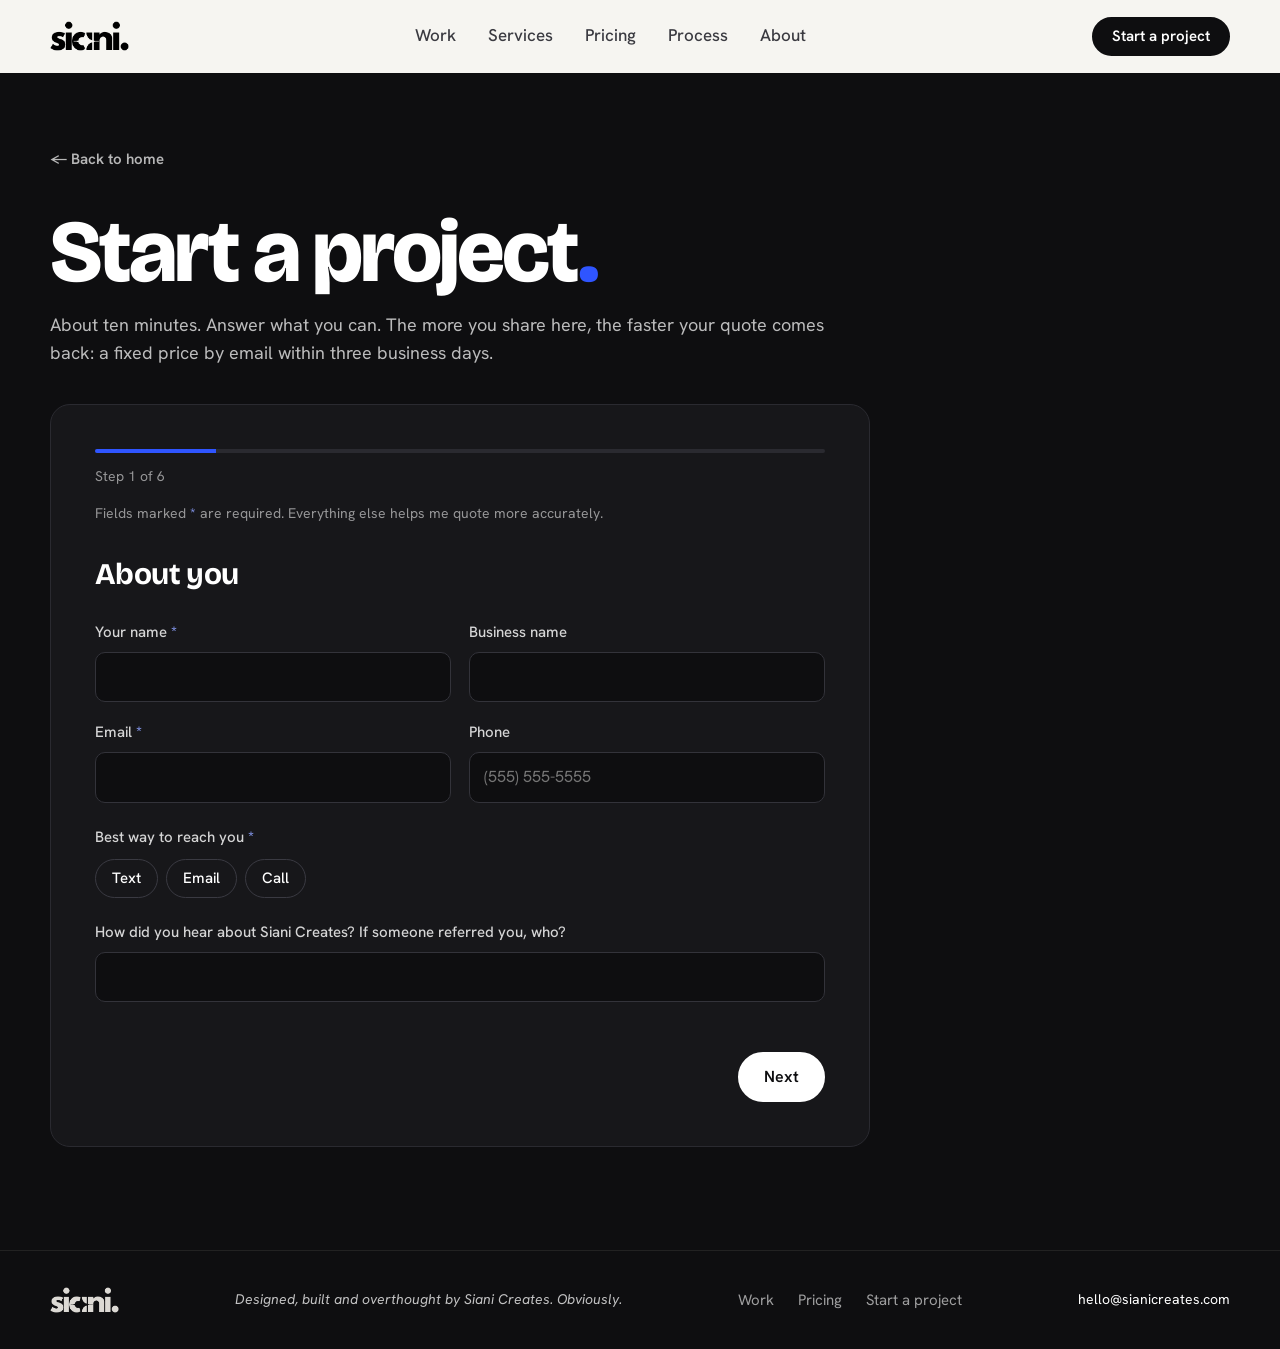
==== start/index.html @ d2e58e92 "Services row: keyboard and screen reader access Co-Authored-By: Claude Opus 5.5 <noreply@anthropic.c" ====
<!DOCTYPE html>
<html lang="en">
<head>
<meta charset="utf-8">
<meta name="viewport" content="width=device-width, initial-scale=1">
<title>Start a project | Siani Creates</title>
<meta name="description" content="Tell me about your business and what your site needs to do. A fixed-price quote comes back by email within three business days.">
<meta property="og:type" content="website">
<meta property="og:site_name" content="Siani Creates">
<meta property="og:title" content="Start a project | Siani Creates">
<meta property="og:description" content="Tell me about your business and what your site needs to do. A fixed-price quote comes back by email within three business days.">
<meta property="og:url" content="https://sianicreates.com/start/">
<meta property="og:image" content="https://sianicreates.com/assets/img/og.png">
<meta property="og:image:width" content="1200">
<meta property="og:image:height" content="630">
<meta property="og:image:alt" content="The Siani Creates S. mark">
<meta name="twitter:card" content="summary_large_image">
<meta name="twitter:image" content="https://sianicreates.com/assets/img/og.png">
<link rel="icon" href="../favicon.ico" sizes="any">
<link rel="icon" type="image/png" sizes="32x32" href="../assets/img/favicon-32.png">
<link rel="apple-touch-icon" href="../assets/img/apple-touch-icon.png">
<link rel="preconnect" href="https://fonts.googleapis.com">
<link rel="preconnect" href="https://fonts.gstatic.com" crossorigin>
<link href="https://fonts.googleapis.com/css2?family=Bricolage+Grotesque:opsz,wght@12..96,500;12..96,700;12..96,800&family=Hanken+Grotesk:wght@400;500;600&display=swap" rel="stylesheet">
<link rel="stylesheet" href="../styles.css?v=38522f6c">
</head>
<body>
<a class="skip" href="#main">Skip to content</a>

<header class="nav" id="top">
  <div class="wrap nav__in">
    <a class="nav__logo" href="../" aria-label="Siani Creates home"><img src="../assets/img/siani-creates.png" alt="Siani Creates" width="96" height="36"></a>
    <nav class="nav__links" aria-label="Main">
      <a href="../#work">Work</a>
      <a href="../#services">Services</a>
      <a href="../#pricing">Pricing</a>
      <a href="../#process">Process</a>
      <a href="../#about">About</a>
    </nav>
    <a class="btn btn--sm" href="../start/">Start a project</a>
  </div>
</header>

<main id="main">
<section class="start start--page" aria-labelledby="start-h">
  <div class="wrap">
    <a class="cs-back cs-back--light" href="../">← Back to home</a>
    <div class="start__head">
      <h1 id="start-h">Start a project<i class="dot">.</i></h1>
      <p>About ten minutes. Answer what you can. The more you share here, the faster your quote comes back: a fixed price by email within three business days.</p>
    </div>
    <form class="intake" id="intake" novalidate>
      <div class="progress" aria-hidden="true"><span id="bar"></span></div>
      <p class="stepcount" id="stepcount" aria-live="polite">Step 1 of 6</p>
      <p class="formnote">Fields marked <em>*</em> are required. Everything else helps me quote more accurately.</p>
      <input type="text" name="company_site" class="hp" tabindex="-1" autocomplete="off" aria-hidden="true">

      <fieldset class="step is-on" data-step="1">
        <legend>About you</legend>
        <div class="grid2">
          <label class="f"><span>Your name <em>*</em></span><input name="name" required minlength="2" maxlength="120" autocomplete="name"></label>
          <label class="f"><span>Business name</span><input name="business" maxlength="160" autocomplete="organization"></label>
          <label class="f"><span>Email <em>*</em></span><input name="email" type="email" required maxlength="160" autocomplete="email"></label>
          <label class="f"><span>Phone <em class="if-phone" hidden>*</em></span><input name="phone" type="tel" maxlength="40" autocomplete="tel" placeholder="(555) 555-5555"></label>
        </div>
        <div class="q">
          <p class="ql">Best way to reach you <em>*</em></p>
          <div class="chips" data-name="contact_pref" data-type="radio" data-required>
            <button type="button">Text</button><button type="button">Email</button><button type="button">Call</button>
          </div>
        </div>
        <label class="f"><span>How did you hear about Siani Creates? If someone referred you, who?</span><input name="referral" maxlength="300"></label>
      </fieldset>

      <fieldset class="step" data-step="2">
        <legend>Your business</legend>
        <label class="f"><span>What do you do, in a sentence or two? <em>*</em></span><textarea name="about" rows="3" required minlength="15" maxlength="2000"></textarea></label>
        <label class="f"><span>Who are your clients or customers?</span><input name="audience" maxlength="500"></label>
        <label class="f"><span>Where do you work? City, region, travel or online</span><input name="location" maxlength="300"></label>
        <label class="f"><span>Links: Instagram, current website, anything you want me to see</span><textarea name="links" rows="2" maxlength="1000" placeholder="One per line"></textarea></label>
      </fieldset>

      <fieldset class="step" data-step="3">
        <legend>Your current setup</legend>
        <div class="q">
          <p class="ql">Do you have a website now? <em>*</em></p>
          <div class="chips" data-name="current_platform" data-type="radio" data-required>
            <button type="button">No</button><button type="button">Wix</button><button type="button">Squarespace</button><button type="button">Shopify</button><button type="button">WordPress</button><button type="button">GoDaddy</button><button type="button" data-reveals="c-platform-other">Other</button>
          </div>
          <label class="f cond" id="c-platform-other" hidden><span>Which platform? <em>*</em></span><input name="current_platform_other" required maxlength="80"></label>
        </div>
        <div class="q">
          <p class="ql">Do you own a domain? <em>*</em></p>
          <div class="chips" data-name="domain" data-type="radio" data-required>
            <button type="button" data-reveals="c-domain-name c-domain-where">Yes, and I know where it's registered</button><button type="button" data-reveals="c-domain-name">Yes, not sure where</button><button type="button">No</button>
          </div>
          <div class="grid2">
            <label class="f cond" id="c-domain-name" hidden><span>What's the domain? <em>*</em></span><input name="domain_name" required maxlength="120" placeholder="yourbusiness.com"></label>
            <label class="f cond" id="c-domain-where" hidden><span>Where is it registered? <em>*</em></span><input name="domain_registrar" required maxlength="80" placeholder="GoDaddy, Squarespace, Namecheap…"></label>
          </div>
        </div>
        <div class="q">
          <p class="ql">Tools you use now for booking, payments or selling</p>
          <div class="chips" data-name="tools" data-type="multi">
            <button type="button">GlossGenius</button><button type="button">Calendly</button><button type="button">Square</button><button type="button">Stripe</button><button type="button">PayPal</button><button type="button">Cash App or Zelle</button><button type="button" data-reveals="c-tools-other">Other</button><button type="button" data-exclusive>None yet</button>
          </div>
          <label class="f cond" id="c-tools-other" hidden><span>Which other tools? <em>*</em></span><input name="tools_other" required maxlength="200"></label>
        </div>
      </fieldset>

      <fieldset class="step" data-step="4">
        <legend>What the site needs to do</legend>
        <div class="q">
          <p class="ql">Pick everything that applies <em>*</em></p>
          <div class="chips" data-name="needs" data-type="multi" data-required>
            <button type="button" data-reveals="c-portfolio">Show my work</button>
            <button type="button" data-reveals="c-booking">Take bookings</button>
            <button type="button">Take inquiries or quote requests</button>
            <button type="button" data-reveals="c-store">Sell products</button>
            <button type="button" data-reveals="c-booking">Sell services or packages with deposits</button>
            <button type="button">Show Instagram content</button>
            <button type="button">Collect testimonials</button>
            <button type="button">Build an email list</button>
            <button type="button">Promote events</button>
            <button type="button" data-reveals="c-needs-other">Something else</button>
          </div>
          <label class="f cond" id="c-needs-other" hidden><span>What else should it do? <em>*</em></span><input name="needs_other" required maxlength="300"></label>
        </div>
        <label class="f"><span>When someone lands on your site, what's the one thing you most want them to do? <em>*</em></span><input name="primary_action" required minlength="3" maxlength="500" placeholder="Book a session, buy a product, send an inquiry…"></label>

        <div class="reveal cond" id="c-booking" hidden>
          <p class="reveal__h">Bookings</p>
          <label class="f"><span>What gets booked? <em>*</em></span><input name="booking_what" required maxlength="500" placeholder="Lash sets, studio sessions, consultations…"></label>
          <div class="q"><p class="ql">Do you take deposits? <em>*</em></p><div class="chips" data-name="deposits" data-type="radio" data-required><button type="button">Yes</button><button type="button">No</button><button type="button">Not yet</button></div></div>
          <div class="q"><p class="ql">Do clients need text reminders?</p><div class="chips" data-name="text_reminders" data-type="radio"><button type="button">Yes</button><button type="button">No</button><button type="button">Not sure</button></div></div>
        </div>

        <div class="reveal cond" id="c-store" hidden>
          <p class="reveal__h">Shop</p>
          <div class="grid2">
            <label class="f"><span>About how many products? <em>*</em></span><input name="product_count" required inputmode="numeric" pattern="[0-9]{1,5}" maxlength="5" placeholder="25"></label>
            <label class="f"><span>Where do you sell now?</span><input name="sell_now" maxlength="300" placeholder="Instagram DMs, Etsy, in person…"></label>
          </div>
          <div class="q"><p class="ql">Any made to order?</p><div class="chips" data-name="made_to_order" data-type="radio"><button type="button">Yes</button><button type="button">No</button><button type="button">Some</button></div></div>
          <div class="q"><p class="ql">How do orders get to customers? <em>*</em></p><div class="chips" data-name="fulfillment" data-type="multi" data-required><button type="button">Shipping</button><button type="button">Local pickup</button><button type="button">Digital download</button></div></div>
        </div>

        <div class="reveal cond" id="c-portfolio" hidden>
          <p class="reveal__h">Portfolio</p>
          <label class="f"><span>About how many pieces or projects?</span><input name="portfolio_count" inputmode="numeric" pattern="[0-9]{1,4}" maxlength="4"></label>
          <div class="q"><p class="ql">What format?</p><div class="chips" data-name="portfolio_format" data-type="multi"><button type="button">Photos</button><button type="button">Video</button><button type="button">Audio</button><button type="button">Writing</button></div></div>
        </div>

        <div class="q">
          <p class="ql">Which pages do you picture?</p>
          <div class="chips" data-name="pages" data-type="multi">
            <button type="button">Home</button><button type="button">About</button><button type="button">Services</button><button type="button">Portfolio</button><button type="button">Book</button><button type="button">Shop</button><button type="button">Contact</button><button type="button">FAQ</button><button type="button">Testimonials</button><button type="button">Blog</button><button type="button" data-reveals="c-pages-other">Other</button><button type="button" data-exclusive>Not sure yet</button>
          </div>
          <label class="f cond" id="c-pages-other" hidden><span>Which other pages? <em>*</em></span><input name="pages_other" required maxlength="200"></label>
        </div>
      </fieldset>

      <fieldset class="step" data-step="5">
        <legend>What you have ready</legend>
        <div class="q"><p class="ql">Website copy <em>*</em></p><div class="chips" data-name="copy_ready" data-type="radio" data-required><button type="button">Ready</button><button type="button">Some of it</button><button type="button">I need it written</button></div></div>
        <div class="q"><p class="ql">Photos <em>*</em></p><div class="chips" data-name="photos_ready" data-type="radio" data-required><button type="button">Professional and ready</button><button type="button">Phone photos</button><button type="button">I need help</button></div></div>
        <div class="q"><p class="ql">Logo <em>*</em></p><div class="chips" data-name="logo" data-type="radio" data-required><button type="button">Yes, with files</button><button type="button">Yes, low quality</button><button type="button">No</button></div></div>
        <div class="q"><p class="ql">Brand colors and fonts</p><div class="chips" data-name="brand" data-type="radio"><button type="button">Set</button><button type="button">A loose idea</button><button type="button">None yet</button></div></div>
        <label class="f"><span>Link to a folder with your logo, photos and copy</span><input name="assets_link" type="url" maxlength="500" placeholder="Google Drive, Dropbox or iCloud link"></label>
        <label class="f"><span>2–3 websites you like, and what you like about each</span><textarea name="inspiration" rows="3" maxlength="2000"></textarea></label>
        <label class="f"><span>Three words for how your brand should feel</span><input name="three_words" maxlength="200" placeholder="Warm, bold, polished"></label>
        <label class="f"><span>Anything you don't want</span><input name="avoid" maxlength="1000"></label>
      </fieldset>

      <fieldset class="step" data-step="6">
        <legend>Timeline and budget</legend>
        <div class="q"><p class="ql">Which starting point fits best? <em>*</em></p><div class="chips chips--cards" data-name="tier" data-type="radio" data-required><button type="button" data-value="The Hello"><strong>The Hello</strong><small>A site that introduces you. Portfolios, personal brands, menus.</small><b>$400–$800</b></button><button type="button" data-value="The Front Desk"><strong>The Front Desk</strong><small>A site that brings work in. Bookings, inquiries, RSVPs.</small><b>$900–$1,800</b></button><button type="button" data-value="The System"><strong>The System</strong><small>A site that runs part of your business. Shops, deposits, text reminders.</small><b>$1,800–$3,500</b></button><button type="button" data-value="Not sure yet"><strong>Not sure yet</strong><small>I'll recommend the best fit from your answers.</small></button></div></div>
        <div class="q"><p class="ql">Budget range <em>*</em></p><div class="chips" data-name="budget" data-type="radio" data-required><button type="button">Under $800</button><button type="button">$800–$1,800</button><button type="button">$1,800–$3,500</button><button type="button">$3,500+</button><button type="button">Not sure, I'd like guidance</button><button type="button">Applying for On the House</button></div></div>
        <div class="q"><p class="ql">After launch, who updates the site?</p><div class="chips" data-name="updates" data-type="radio"><button type="button">Me. Teach me how.</button><button type="button">I'd like you to handle it</button><button type="button">Not sure</button></div></div>
        <div class="q"><p class="ql">How often does your content change?</p><div class="chips" data-name="change_rate" data-type="radio"><button type="button">Rarely</button><button type="button">Monthly</button><button type="button">Weekly</button></div></div>
        <div class="q">
          <p class="ql">When do you need the site live? <em>*</em></p>
          <div class="chips" data-name="launch_timing" data-type="radio" data-required>
            <button type="button" data-reveals="c-launch">By a specific date</button><button type="button">As soon as possible</button><button type="button">In the next 1–2 months</button><button type="button">No rush</button>
          </div>
          <div class="cond" id="c-launch" hidden>
            <div class="grid2">
              <label class="f"><span>Launch date <em>*</em></span><input name="launch_date" type="date" required></label>
              <div class="q"><p class="ql">Is that date firm? <em>*</em></p><div class="chips" data-name="date_firm" data-type="radio" data-required><button type="button">Firm</button><button type="button">Flexible</button></div></div>
            </div>
            <label class="f"><span>What's the date tied to? <em>*</em></span><input name="launch_reason" required minlength="3" maxlength="300" placeholder="Product launch, event, grand opening, season…"></label>
          </div>
        </div>
        <label class="f"><span>Does anyone else need to sign off?</span><input name="signoff" maxlength="300"></label>
        <label class="f"><span>Anything else you want me to know?</span><textarea name="notes" rows="3" maxlength="4000"></textarea></label>
      </fieldset>

      <p class="err" id="err" role="alert"></p>
      <div class="intake__nav">
        <button type="button" class="btn btn--ghost" id="back" hidden>Back</button>
        <button type="button" class="btn btn--light" id="next">Next</button>
        <button type="submit" class="btn btn--light" id="send" hidden>Send</button>
      </div>
    </form>

    <div class="done" id="done" hidden tabindex="-1">
      <h3>Thank you<i class="dot">.</i></h3>
      <p>Your answers came through. Your quote, or any questions I have, will come by email within three business days.</p>
    </div>
    <div class="done" id="preview" hidden tabindex="-1">
      <h3>Preview mode<i class="dot">.</i></h3>
      <p>The form works, but this preview isn't connected yet, so nothing was saved. Once the site is live, submissions are saved automatically.</p>
    </div>
  
  </div>
</section>
</main>

<footer class="foot">
  <div class="wrap foot__in">
    <img src="../assets/img/siani-creates.png" alt="Siani Creates" width="80" height="30">
    <p class="foot__credit">Designed, built and overthought by Siani Creates. Obviously.</p>
    <nav class="foot__links" aria-label="Footer"><a href="../#work">Work</a><a href="../#pricing">Pricing</a><a href="../start/">Start a project</a></nav>
    <p class="foot__small"><a href="mailto:hello@sianicreates.com">hello@sianicreates.com</a></p>
  </div>
</footer>

<script src="../script.js?v=38522f6c"></script>
</body>
</html>
---- styles.css ----
:root{
  --ink:#0E0E10;
  --ink-2:#3A3A40;
  --mute:#6B6B73;
  --paper:#F6F5F1;
  --card:#FFFFFF;
  --line:#E3E1DA;
  --blue:#2F55FF;
  --blue-ink:#1F3FD6;
  --display:"Bricolage Grotesque",system-ui,sans-serif;
  --body:"Hanken Grotesk",system-ui,sans-serif;
  --r:14px;
}
[hidden]{display:none!important}
*{box-sizing:border-box;margin:0;padding:0}
html{scroll-behavior:smooth;scroll-padding-top:84px}
@media (prefers-reduced-motion:reduce){html{scroll-behavior:auto}*{animation:none!important;transition:none!important}}
body{font-family:var(--body);font-size:17px;line-height:1.6;color:var(--ink);background:var(--paper);-webkit-font-smoothing:antialiased}
img{display:block;max-width:100%;height:auto}
a{color:inherit}
.wrap{width:min(1180px,100% - 48px);margin-inline:auto}
.skip{position:absolute;left:-999px;top:8px;background:var(--ink);color:#fff;padding:8px 14px;border-radius:8px;z-index:99}
.skip:focus{left:8px}
:focus-visible{outline:3px solid var(--blue);outline-offset:3px;border-radius:6px}
.dot{font-style:normal;color:var(--blue)}

/* buttons */
.btn{display:inline-flex;align-items:center;gap:8px;font:600 16px/1 var(--body);padding:15px 24px;border-radius:999px;border:2px solid var(--ink);background:var(--ink);color:#fff;text-decoration:none;cursor:pointer;transition:background .2s,border-color .2s,transform .2s}
.btn:hover{background:var(--blue);border-color:var(--blue);transform:translateY(-1px)}
.btn--sm{padding:10px 18px;font-size:15px}
.btn--light{background:#fff;color:var(--ink);border-color:#fff}
.btn--light:hover{background:var(--blue);border-color:var(--blue);color:#fff}
.btn--ghost{background:transparent;color:#fff;border-color:rgba(255,255,255,.35)}
.btn--ghost:hover{background:rgba(255,255,255,.08);border-color:#fff}
.link{font-weight:600;text-decoration:none;border-bottom:2px solid var(--blue);padding-bottom:2px;transition:color .2s}
.link:hover{color:var(--blue)}

/* nav */
.nav{position:sticky;top:0;z-index:20;background:rgba(246,245,241,.86);backdrop-filter:blur(12px);-webkit-backdrop-filter:blur(12px);border-bottom:1px solid transparent;transition:border-color .2s}
.nav.is-scrolled{border-bottom-color:var(--line)}
.nav__in{display:flex;align-items:center;justify-content:space-between;height:72px;gap:24px}
.nav__logo img{height:30px;width:auto;filter:brightness(0)}
.nav__links{display:flex;gap:32px}
.nav__links a{text-decoration:none;font-weight:500;color:var(--ink-2)}
.nav__links a:hover{color:var(--blue)}
@media (max-width:760px){.nav__links{display:none}}

/* hero */
.hero{padding:clamp(56px,10vw,120px) 0 clamp(64px,9vw,112px)}
.eyebrow{font-weight:600;font-size:14px;letter-spacing:.08em;text-transform:uppercase;color:var(--mute);margin-bottom:28px}
.hero__title{font-family:var(--display);font-weight:800;font-size:clamp(40px,7.2vw,104px);line-height:.95;letter-spacing:-.035em}
.hero__title .line{display:block;opacity:0;transform:translateY(24px);animation:rise .8s cubic-bezier(.2,.7,.2,1) forwards}
.hero__title .line:nth-child(2){animation-delay:.14s;color:var(--ink-2)}
.hero__title .line:nth-child(3){animation-delay:.28s}
@keyframes rise{to{opacity:1;transform:none}}
.hero__foot{display:flex;justify-content:space-between;align-items:flex-end;gap:40px;margin-top:clamp(36px,5vw,64px);flex-wrap:wrap}
.hero__lede{max-width:560px;font-size:19px;color:var(--ink-2)}
.hero__ctas{display:flex;align-items:center;gap:28px}

/* section heads */
.sec-head{display:flex;justify-content:space-between;align-items:baseline;gap:24px;flex-wrap:wrap;margin-bottom:44px;padding-bottom:20px;border-bottom:1px solid var(--line)}
.sec-head h2,.own h2,.about h2{font-family:var(--display);font-weight:800;font-size:clamp(36px,5vw,60px);line-height:1;letter-spacing:-.03em}
.sec-head p{color:var(--mute);max-width:420px}
.sec-head--light{border-bottom-color:rgba(255,255,255,.14)}
.sec-head--light p{color:rgba(255,255,255,.65)}

/* work */
.work{padding:clamp(64px,8vw,112px) 0}
.cards{display:grid;grid-template-columns:1fr 1fr;gap:28px}
.card{background:var(--card);border:1px solid var(--line);border-radius:var(--r);overflow:hidden;display:flex;flex-direction:column;transition:transform .3s,box-shadow .3s}
.card:hover{transform:translateY(-4px);box-shadow:0 18px 40px -18px rgba(14,14,16,.25)}
.card--wide{grid-column:1/-1;display:grid;grid-template-columns:1.35fr 1fr}
.card--flip .card__shot{order:2}
.card__shot{display:block;background:#E9E7E0;padding:18px 18px 0;text-decoration:none;overflow:hidden}
.card--wide .card__shot{padding:24px 24px 0}
.bar{display:flex;align-items:center;gap:6px;background:#fff;border-radius:10px 10px 0 0;padding:9px 12px;border:1px solid var(--line);border-bottom:0}
.bar i{width:9px;height:9px;border-radius:50%;background:#D9D6CD}
.bar b{font:500 12px/1 var(--body);color:var(--mute);margin-left:10px}
.card__shot img{width:100%;aspect-ratio:16/10;object-fit:cover;object-position:top;border:1px solid var(--line);border-top:0;transition:transform .6s cubic-bezier(.2,.7,.2,1)}
.card:hover .card__shot img{transform:scale(1.015)}
.card__body{padding:28px 30px 32px;display:flex;flex-direction:column;gap:12px}
.card--wide .card__body{padding:40px;justify-content:center}
.card__meta{font-size:14px;font-weight:600;color:var(--mute)}
.card h3{font-family:var(--display);font-weight:700;font-size:30px;line-height:1.05;letter-spacing:-.02em}
.card p:not(.card__meta){color:var(--ink-2)}
.card__lead{font-family:var(--display);font-weight:600;font-size:19px;line-height:1.3;color:var(--ink)!important;letter-spacing:-.01em}
.feats{list-style:none;display:flex;flex-direction:column;gap:7px;margin:4px 0 10px}
.feats li{position:relative;padding-left:22px;font-size:15.5px;color:var(--ink-2);line-height:1.45}
.feats li::before{content:"";position:absolute;left:2px;top:.5em;width:8px;height:8px;border-radius:50%;background:var(--blue)}
.tags{display:flex;flex-wrap:wrap;gap:8px;list-style:none;margin:4px 0 8px}
.tags li{font-size:13px;font-weight:600;padding:5px 11px;border-radius:999px;background:#EEF1FF;color:var(--blue-ink)}
.card .link{align-self:flex-start}
.soon{align-self:flex-start;font-size:14px;font-weight:600;color:var(--mute);display:inline-flex;align-items:center;gap:8px}
.soon::before{content:"";width:8px;height:8px;border-radius:50%;background:var(--blue);animation:pulse 1.8s infinite}
@keyframes pulse{50%{opacity:.3}}
@media (max-width:900px){.cards{grid-template-columns:1fr}.card--wide{grid-template-columns:1fr}.card--flip .card__shot{order:0}.card--wide .card__body{padding:28px 30px 32px}}

/* services */
.services{padding:clamp(64px,8vw,112px) 0;border-top:1px solid var(--line)}
.svc{display:grid;grid-template-columns:1.4fr 1fr 1fr 1fr;gap:0;border:1px solid var(--line);border-radius:var(--r);background:var(--card);overflow:hidden}
.svc__item{padding:32px 28px;border-left:1px solid var(--line)}
.svc__item:first-child{border-left:0}
.svc__item--lead{background:var(--ink);color:#fff}
.svc__item--lead p{color:rgba(255,255,255,.75)!important}
.svc__item--lead .num{color:var(--blue);opacity:1}
.num{font:700 14px/1 var(--display);color:var(--mute);letter-spacing:.04em}
.svc h3{font-family:var(--display);font-weight:700;font-size:24px;letter-spacing:-.015em;margin:18px 0 10px}
.svc p{color:var(--ink-2);font-size:16px}
.svc__note{margin-top:22px;color:var(--mute);font-size:16px}
@media (max-width:980px){.svc{grid-template-columns:1fr 1fr}.svc__item:nth-child(3){border-left:0}.svc__item:nth-child(n+3){border-top:1px solid var(--line)}}
@media (max-width:560px){.svc{grid-template-columns:1fr}.svc__item{border-left:0!important}.svc__item+.svc__item{border-top:1px solid var(--line)}}

/* pricing */
.pricing{padding:clamp(64px,8vw,112px) 0;border-top:1px solid var(--line)}
.price-head{text-align:center;max-width:640px;margin:0 auto 52px}
.price-head h2{font-family:var(--display);font-weight:800;font-size:clamp(36px,5vw,60px);line-height:1;letter-spacing:-.03em;margin:16px 0 14px}
.price-head__sub{font-size:18px;color:var(--ink-2)}
.pill{display:inline-block;font:700 12px/1 var(--display);letter-spacing:.1em;text-transform:uppercase;color:var(--blue-ink);background:#EEF1FF;border:1px solid #D5DCFF;padding:9px 14px;border-radius:999px}
.tiers{display:grid;grid-template-columns:repeat(3,1fr);gap:20px;align-items:stretch}
.tier{position:relative;background:var(--card);border:1px solid var(--line);border-radius:var(--r);padding:30px 28px 28px;display:flex;flex-direction:column}
.tier__top{padding-bottom:22px;margin-bottom:22px;border-bottom:1px solid var(--line)}
.tier h3{font-family:var(--display);font-weight:700;font-size:22px;letter-spacing:-.01em}
.tier__label{font-size:13px;font-weight:600;color:var(--mute);margin-top:12px}
.tier--feat .tier__label{color:rgba(255,255,255,.6)}
.tier__price{font-family:var(--display);font-weight:800;font-size:clamp(34px,3.3vw,44px);line-height:1;letter-spacing:-.03em;margin:6px 0 12px;white-space:nowrap}
.tier__price span{font:600 15px/1 var(--body);letter-spacing:0;color:var(--mute);vertical-align:middle;margin-right:2px}
.tier__best{font-size:15.5px;color:var(--ink-2);min-height:2.9em}
.tier__plus{font-size:14px;font-weight:700;color:var(--ink);margin-bottom:10px}
.tier .feats{flex:1;margin:0 0 26px}
.tier__cta{justify-content:center;width:100%}
.tier--feat{background:var(--ink);color:#fff;border-color:var(--ink);box-shadow:10px 10px 0 var(--blue)}
.tier--feat .tier__top{border-bottom-color:#2A2A30}
.tier--feat .tier__best,.tier--feat .tier__price span,.tier--feat .feats li{color:rgba(255,255,255,.75)}
.tier--feat .tier__plus{color:#fff}
.tier__flag{position:absolute;top:-13px;right:22px;background:var(--blue);color:#fff;font:700 12px/1 var(--display);letter-spacing:.08em;text-transform:uppercase;padding:8px 12px;border-radius:999px;transform:rotate(3deg)}
.addons{margin-top:28px;background:var(--card);border:1px solid var(--line);border-radius:var(--r);padding:22px 28px;display:flex;align-items:center;gap:28px;flex-wrap:wrap}
.addons__h{font:700 12px/1.3 var(--display);letter-spacing:.12em;text-transform:uppercase;color:var(--blue);flex:0 0 auto}
.addons__row{display:flex;flex:1;justify-content:space-between;gap:20px;flex-wrap:wrap}
.addons__row p{display:flex;flex-direction:column;gap:2px}
.addons__row span{font-weight:600;color:var(--ink)}
.addons__row b{font-weight:500;color:var(--ink-2);font-size:15px}
.runcost{margin-top:22px;text-align:center;font-weight:600;color:var(--ink)}
.fine{margin-top:8px;text-align:center;font-size:15px;color:var(--mute)}
.fine a{color:var(--ink);font-weight:600;text-decoration:none;border-bottom:2px solid var(--blue)}
.house{margin-top:56px;display:grid;grid-template-columns:1fr 2fr;gap:32px;align-items:center;border:2px dashed var(--blue);border-radius:var(--r);padding:32px 36px;background:#EEF1FF}
.house h3{font-family:var(--display);font-weight:800;font-size:clamp(30px,3.4vw,42px);letter-spacing:-.025em;line-height:1}
.house__tag{font:700 12px/1 var(--display);letter-spacing:.12em;text-transform:uppercase;color:var(--blue-ink);margin-bottom:10px}
.house p:not(.house__tag){color:var(--ink-2);font-size:17px}
@media (max-width:960px){.tiers{grid-template-columns:1fr;max-width:520px;margin:0 auto}.tier__best{min-height:0}.addons{flex-direction:column;align-items:flex-start;gap:14px}.addons__row{flex-direction:column;gap:12px}.house{grid-template-columns:1fr;gap:12px;padding:26px}}

/* ownership band */
.own{background:var(--blue);color:#fff;padding:clamp(64px,8vw,104px) 0}
.own .dot{color:var(--ink)}
.own__head{max-width:820px;margin-bottom:40px}
.own h2{font-family:var(--display);font-weight:800;font-size:clamp(36px,5vw,60px);line-height:1;letter-spacing:-.03em;margin-bottom:14px}
.own__head p{font-size:20px;color:rgba(255,255,255,.9)}
.own__cols{display:grid;grid-template-columns:1fr 1fr;gap:20px}
.own__cols div{border-top:2px solid rgba(255,255,255,.5);padding-top:18px}
.own h3{font-family:var(--display);font-weight:700;font-size:22px;margin-bottom:8px}
.own__cols p{color:rgba(255,255,255,.88);font-size:17px;max-width:520px}
.own__run{margin-top:36px;background:var(--ink);border-radius:var(--r);padding:30px 32px;display:grid;grid-template-columns:1fr 2fr;gap:28px;align-items:center;box-shadow:10px 10px 0 rgba(14,14,16,.25)}
.own__run h3{font-size:clamp(26px,2.8vw,34px);font-weight:800;letter-spacing:-.02em;margin:0}
.own__run .dot{color:var(--blue)}
.own__run p{color:rgba(255,255,255,.8);font-size:17px}
@media (max-width:860px){.own__cols,.own__run{grid-template-columns:1fr}.own__run{gap:12px}}

/* process */
.process{padding:clamp(64px,8vw,112px) 0}
.steps{list-style:none;display:grid;grid-template-columns:repeat(6,1fr);gap:20px;counter-reset:s}
.steps li{position:relative;padding-top:26px;border-top:2px solid var(--ink)}
.steps li:nth-child(4){border-top-color:var(--blue)}
.steps span{font:700 14px/1 var(--display);color:var(--mute)}
.steps h3{font-family:var(--display);font-weight:700;font-size:22px;margin:12px 0 8px;letter-spacing:-.01em}
.steps p{font-size:15.5px;color:var(--ink-2)}
@media (max-width:980px){.steps{grid-template-columns:repeat(3,1fr);row-gap:36px}}
@media (max-width:560px){.steps{grid-template-columns:1fr 1fr}}

/* about */
.about{padding:clamp(64px,8vw,112px) 0;border-top:1px solid var(--line)}
.about__in{display:grid;grid-template-columns:1.15fr 1fr;gap:clamp(40px,6vw,88px);align-items:start}
.about__copy{display:flex;flex-direction:column;gap:18px}
.about__copy h2{margin-bottom:6px}
.about__big{font-family:var(--display);font-weight:700;font-size:clamp(26px,3vw,38px);line-height:1.15;letter-spacing:-.02em}
.about__copy p:not(.about__big){color:var(--ink-2);font-size:18px;max-width:560px}
.spec{background:#fff;border:2px solid var(--ink);border-radius:6px;box-shadow:10px 10px 0 var(--blue);transform:rotate(1.2deg);transition:transform .4s cubic-bezier(.2,.7,.2,1)}
.spec:hover{transform:rotate(0)}
.spec__head{display:flex;justify-content:space-between;background:var(--ink);color:#fff;font:700 13px/1 var(--display);letter-spacing:.12em;text-transform:uppercase;padding:14px 20px}
.spec dl{padding:6px 20px}
.spec dl > div{display:grid;grid-template-columns:110px 1fr;gap:16px;padding:13px 0;border-bottom:1px dashed #CFCBC0}
.spec dl > div:last-child{border-bottom:0}
.spec dt{font:700 12px/1.6 var(--display);letter-spacing:.1em;text-transform:uppercase;color:var(--blue)}
.spec dd{font-size:16px;line-height:1.45}
.spec__foot{display:flex;align-items:center;justify-content:flex-end;gap:10px;border-top:2px solid var(--ink);padding:12px 20px;font-size:13px;color:var(--mute)}
.spec__foot img{height:20px;width:auto;filter:brightness(0)}
@media (max-width:860px){.about__in{grid-template-columns:1fr}.spec{transform:none}.spec dl > div{grid-template-columns:92px 1fr}}

/* intake */
.start{background:var(--ink);color:#fff;padding:clamp(64px,8vw,112px) 0}
.intake{max-width:820px;background:#17171A;border:1px solid #2A2A30;border-radius:20px;padding:clamp(24px,4vw,44px)}
.progress{height:4px;background:#2A2A30;border-radius:4px;overflow:hidden}
.progress span{display:block;height:100%;width:16.6%;background:var(--blue);transition:width .4s cubic-bezier(.2,.7,.2,1)}
.stepcount{font-size:14px;color:rgba(255,255,255,.55);margin:12px 0 28px}
.hp{position:absolute;left:-9999px}
.step{border:0;display:none;flex-direction:column;gap:22px}
.step.is-on{display:flex;animation:fadein .35s ease}
@keyframes fadein{from{opacity:0;transform:translateY(8px)}}
legend{font-family:var(--display);font-weight:700;font-size:30px;letter-spacing:-.02em;margin-bottom:22px;padding:0}
label{display:flex;flex-direction:column;gap:8px;font-size:15px;font-weight:500;color:rgba(255,255,255,.82)}
em{font-style:normal;color:#8EA2FF}
input,textarea{font:400 16px/1.4 var(--body);color:#fff;background:#0E0E10;border:1px solid #33333A;border-radius:10px;padding:13px 14px;transition:border-color .2s}
input:focus,textarea:focus{outline:none;border-color:var(--blue)}
input[type=date]{color-scheme:dark}
textarea{resize:vertical}
.grid2{display:grid;grid-template-columns:1fr 1fr;gap:18px}
@media (max-width:620px){.grid2{grid-template-columns:1fr}}
.q{display:flex;flex-direction:column;gap:10px}
.ql{font-size:15px;font-weight:500;color:rgba(255,255,255,.82)}
.chips{display:flex;flex-wrap:wrap;gap:8px}
.chips button{font:500 15px/1 var(--body);color:#fff;background:transparent;border:1px solid #3A3A42;border-radius:999px;padding:11px 16px;cursor:pointer;transition:background .15s,border-color .15s}
.chips button:hover{border-color:#6A6A74}
.chips button[aria-pressed=true]{background:var(--blue);border-color:var(--blue)}
.reveal{border-left:2px solid var(--blue);padding:4px 0 4px 20px;display:flex;flex-direction:column;gap:18px}
.reveal[hidden]{display:none}
.reveal__h{font-family:var(--display);font-weight:700;font-size:19px}
.err{color:#FF9B8A;font-size:15px;min-height:22px;margin-top:20px}
.intake__nav{display:flex;justify-content:flex-end;gap:12px;margin-top:8px}
.intake__nav [hidden]{display:none}
.done{max-width:820px;background:#17171A;border:1px solid #2A2A30;border-radius:20px;padding:44px}
.done h3{font-family:var(--display);font-weight:800;font-size:40px;letter-spacing:-.02em;margin-bottom:12px}
.done p{color:rgba(255,255,255,.75);font-size:18px;max-width:560px}

/* footer */
.foot{background:var(--ink);color:rgba(255,255,255,.6);border-top:1px solid #222;padding:36px 0}
.foot__in{display:flex;align-items:center;justify-content:space-between;gap:24px;flex-wrap:wrap}
.foot img{height:26px;width:auto;opacity:.9}
.foot__links{display:flex;gap:24px}
.foot__links a{text-decoration:none;font-size:15px}
.foot__links a:hover{color:#fff}
.foot__small{font-size:14px}
.foot__credit{font-size:14px;font-style:italic;color:rgba(255,255,255,.75)}
.foot__small a{text-decoration:none;color:#fff}
.foot__small a:hover{color:#8EA2FF}

/* intake validation */
.formnote{font-size:14px;color:rgba(255,255,255,.55);margin:-14px 0 26px}
.f > span{display:block}
.q .cond{margin-top:6px}
.q .grid2{margin-top:2px}
.q .grid2:has(> .cond:not([hidden])){margin-top:6px}
.f.is-bad input,.f.is-bad textarea{border-color:#FF9B8A}
.q.is-bad > .chips button{border-color:rgba(255,155,138,.55)}
.fielderr{color:#FF9B8A;font-size:14px;font-weight:500;margin-top:2px}
div.cond:not(.reveal){display:flex;flex-direction:column;gap:18px;margin-top:8px}

/* spec sheet tool drawers */
.toolbox{display:flex;flex-direction:column}
.toolbox__groups details{border-bottom:1px dotted #DDD9CE}
.toolbox__groups details:last-child{border-bottom:0}
.toolbox__groups summary{list-style:none;cursor:pointer;display:flex;align-items:center;gap:10px;padding:6px 0;font-size:15px}
.toolbox__groups summary::-webkit-details-marker{display:none}
.toolbox__groups summary span{flex:1}
.toolbox__groups summary b{font:700 11px/1 var(--display);color:var(--blue-ink);background:#EEF1FF;border-radius:999px;padding:4px 7px}
.toolbox__groups summary::after{content:"+";font:700 16px/1 var(--display);color:var(--blue);width:14px;text-align:center;transition:transform .2s}
.toolbox__groups details[open] summary::after{content:"–"}
.toolbox__groups summary:hover span{color:var(--blue)}
.toolbox ul{list-style:none;display:flex;flex-wrap:wrap;gap:6px;padding:2px 0 10px}
.toolbox li{font-size:13px;padding:4px 10px;border-radius:999px;border:1px solid var(--line);background:var(--paper)}

/* card links */
.card__links{display:flex;align-items:center;gap:22px;flex-wrap:wrap;margin-top:auto;padding-top:6px}
.link--quiet{border-bottom-color:var(--line);color:var(--ink-2);font-weight:500}
.link--light{color:#fff;border-bottom-color:var(--blue)}
.link--light:hover{color:#B9C6FF}

/* home start band */
.start-band{background:var(--ink);color:#fff;padding:clamp(56px,7vw,96px) 0}
.start-band__in{display:flex;align-items:center;justify-content:space-between;gap:32px;flex-wrap:wrap}
.start-band h2{font-family:var(--display);font-weight:800;font-size:clamp(36px,5vw,60px);line-height:1;letter-spacing:-.03em;margin-bottom:14px}
.start-band p{color:rgba(255,255,255,.72);font-size:18px;max-width:520px}

/* /start page */
.start--page{padding-top:clamp(40px,6vw,72px)}
.start__head{max-width:820px;margin:18px 0 36px}
.start__head h1{font-family:var(--display);font-weight:800;font-size:clamp(44px,7vw,88px);line-height:.95;letter-spacing:-.035em;margin-bottom:16px}
.start__head p{color:rgba(255,255,255,.72);font-size:18px}
.cs-back{display:inline-block;font-weight:600;font-size:15px;text-decoration:none;color:var(--ink-2);margin-bottom:22px}
.cs-back:hover{color:var(--blue)}
.cs-back--light{color:rgba(255,255,255,.7)}
.cs-back--light:hover{color:#fff}

/* case studies */
.frame{background:#E9E7E0;border-radius:var(--r);padding:22px 22px 0;overflow:hidden}
.frame img{width:100%;border:1px solid var(--line);border-top:0;aspect-ratio:16/10;object-fit:cover;object-position:top}
.cs-hero{padding:clamp(40px,6vw,72px) 0 clamp(48px,6vw,80px)}
.cs-hero h1{font-family:var(--display);font-weight:800;font-size:clamp(46px,8vw,104px);line-height:.95;letter-spacing:-.035em;margin:10px 0 18px}
.cs-lead{font-family:var(--display);font-weight:600;font-size:clamp(22px,2.6vw,30px);line-height:1.2;letter-spacing:-.015em;max-width:760px}
.cs-links{display:flex;align-items:center;gap:20px;flex-wrap:wrap;margin:28px 0 44px}
.cs-links .tags{margin:0}
.cs-shot{box-shadow:0 30px 60px -30px rgba(14,14,16,.35)}
.cs-ask{padding:clamp(56px,7vw,96px) 0;border-top:1px solid var(--line)}
.cs-ask__in{display:grid;grid-template-columns:1.6fr 1fr;gap:clamp(32px,6vw,88px);align-items:start}
.cs h2{font-family:var(--display);font-weight:800;font-size:clamp(30px,4vw,48px);line-height:1;letter-spacing:-.03em;margin-bottom:18px}
.cs-ask p{font-size:19px;color:var(--ink-2);max-width:640px}
.glance{background:#fff;border:2px solid var(--ink);border-radius:6px;padding:6px 22px;box-shadow:8px 8px 0 var(--blue)}
.glance div{display:grid;grid-template-columns:110px 1fr;gap:14px;padding:13px 0;border-bottom:1px dashed #CFCBC0}
.glance div:last-child{border-bottom:0}
.glance dt{font:700 12px/1.6 var(--display);letter-spacing:.1em;text-transform:uppercase;color:var(--blue)}
.glance dd{font-size:16px}
.cs-built{padding:clamp(56px,7vw,96px) 0;border-top:1px solid var(--line)}
.built{display:grid;grid-template-columns:repeat(3,1fr);gap:18px;margin-top:8px}
.built__item{background:#fff;border:1px solid var(--line);border-radius:var(--r);padding:24px 24px 26px}
.built__item h3{font-family:var(--display);font-weight:700;font-size:20px;margin-bottom:8px;display:flex;align-items:center;gap:10px}
.built__item h3::before{content:"";width:9px;height:9px;border-radius:50%;background:var(--blue);flex:0 0 auto}
.built__item p{color:var(--ink-2);font-size:16px}
.cs-extra{margin-top:40px}
.cs-phone{padding:clamp(56px,7vw,96px) 0;background:#EEF1FF}
.cs-phone__in{display:grid;grid-template-columns:minmax(220px,340px) 1fr;gap:clamp(36px,7vw,96px);align-items:center}
.phone{border:10px solid var(--ink);border-radius:38px;overflow:hidden;box-shadow:14px 14px 0 var(--blue);background:var(--ink)}
.phone img{width:100%;display:block;border-radius:28px}
.cs-phone p{font-size:19px;color:var(--ink-2);max-width:560px}
.cs-phone__h2{margin-top:48px}
.behind{list-style:none;counter-reset:b;display:flex;flex-direction:column;gap:18px;max-width:600px}
.behind li{counter-increment:b;position:relative;padding-left:52px}
.behind li::before{content:counter(b,decimal-leading-zero);position:absolute;left:0;top:2px;font:800 15px/1 var(--display);color:#fff;background:var(--ink);border-radius:999px;width:36px;height:36px;display:grid;place-items:center}
.behind h3{font-family:var(--display);font-weight:700;font-size:19px;margin-bottom:4px}
.behind p{font-size:16px !important}
.cs-cta{background:var(--ink);color:#fff;padding:clamp(56px,7vw,96px) 0}
.cs-cta__in{display:flex;justify-content:space-between;align-items:center;gap:32px;flex-wrap:wrap}
.cs-cta p{color:rgba(255,255,255,.72);font-size:18px;max-width:520px}
.cs-cta__btns{display:flex;align-items:center;gap:26px;flex-wrap:wrap}
@media (max-width:900px){.cs-ask__in,.cs-phone__in{grid-template-columns:1fr}.built{grid-template-columns:1fr}.phone{max-width:300px;margin:0 auto}}
@media (min-width:901px) and (max-width:1100px){.built{grid-template-columns:1fr 1fr}}
.own h2 span{display:block}

/* toolbox collapse */
.toolbox__all > summary{list-style:none;cursor:pointer;display:flex;flex-direction:column;align-items:flex-start;gap:4px;font-size:16px;padding:0}
.toolbox__all > summary::-webkit-details-marker{display:none}
.toolbox__all > summary em{font-style:normal;font-weight:600;font-size:14px;color:var(--blue-ink);align-self:flex-start;border-bottom:2px solid var(--blue)}
.toolbox__all > summary em::after{content:" +"}
.toolbox__all[open] > summary em::after{content:" –"}
.toolbox__all[open] > summary em{font-size:0;border:0}
.toolbox__all[open] > summary em::before{content:"Hide the toolbox";font-size:14px;border-bottom:2px solid var(--blue)}
.toolbox__groups{margin-top:10px;display:flex;flex-direction:column}

/* tier choice cards in the form */
.chips--cards{display:grid;grid-template-columns:repeat(2,1fr);gap:10px}
.chips--cards button{border-radius:12px;padding:14px 16px;text-align:left;display:flex;flex-direction:column;gap:4px;line-height:1.35}
.chips--cards strong{font:700 16px/1.2 var(--display)}
.chips--cards small{font-size:13.5px;color:rgba(255,255,255,.7)}
.chips--cards b{font-size:13px;font-weight:600;color:#8EA2FF;margin-top:2px}
.chips--cards button[aria-pressed=true] small,.chips--cards button[aria-pressed=true] b{color:#fff}
@media (max-width:560px){.chips--cards{grid-template-columns:1fr}}

/* pricing: site types */
.tier__line{font-weight:600;font-size:16px;color:var(--ink)}
.tier--feat .tier__line{color:#fff}
.tier__good{color:var(--ink-2);font-size:15.5px;flex:1}
.tier--feat .tier__good{color:rgba(255,255,255,.75)}
.tier__ex{font-size:14.5px;font-weight:600;text-decoration:none;color:var(--blue-ink);margin:14px 0 22px;align-self:flex-start;border-bottom:2px solid transparent}
.tier__ex:hover{border-bottom-color:var(--blue)}
.tier--feat .tier__ex{color:#B9C6FF}
.price-info{display:grid;grid-template-columns:1fr 1.3fr;gap:20px;margin-top:28px}
.baseline,.moves{background:var(--card);border:1px solid var(--line);border-radius:var(--r);padding:26px 28px}
.price-info h3{font-family:var(--display);font-weight:700;font-size:20px;margin-bottom:14px}
.moves__cols{display:grid;grid-template-columns:1.6fr 1fr;gap:24px}
.moves__h{font:700 12px/1 var(--display);letter-spacing:.12em;text-transform:uppercase;color:var(--blue);margin-bottom:10px}
.feats--muted li::before{background:var(--line)}
@media (max-width:900px){.price-info,.moves__cols{grid-template-columns:1fr}}

/* services: swipeable row on phones */
.swipe-dots{display:none}
@media (max-width:760px){
  .svc{display:flex;grid-template-columns:none;gap:12px;overflow-x:auto;scroll-snap-type:x mandatory;-webkit-overflow-scrolling:touch;scrollbar-width:none;border:0;background:none;border-radius:0;margin:0 -24px;padding:0 24px 6px;scroll-padding-left:24px}
  .svc::-webkit-scrollbar{display:none}
  .svc__item{flex:0 0 82%;scroll-snap-align:start;border:1px solid var(--line)!important;border-radius:var(--r);background:var(--card)}
  .svc__item--lead{background:var(--ink);border-color:var(--ink)!important}
  .swipe-dots{display:flex;justify-content:center;gap:8px;margin-top:16px}
  .swipe-dots button{width:8px;height:8px;border-radius:999px;border:0;padding:0;background:var(--line);transition:width .25s,background .25s;cursor:pointer}
  .swipe-dots button[aria-current="true"]{width:22px;background:var(--blue)}
}

@media (max-width:760px){.svc:focus-visible{outline:3px solid var(--blue);outline-offset:4px}}
@media (prefers-reduced-motion:reduce){.svc{scroll-behavior:auto}}
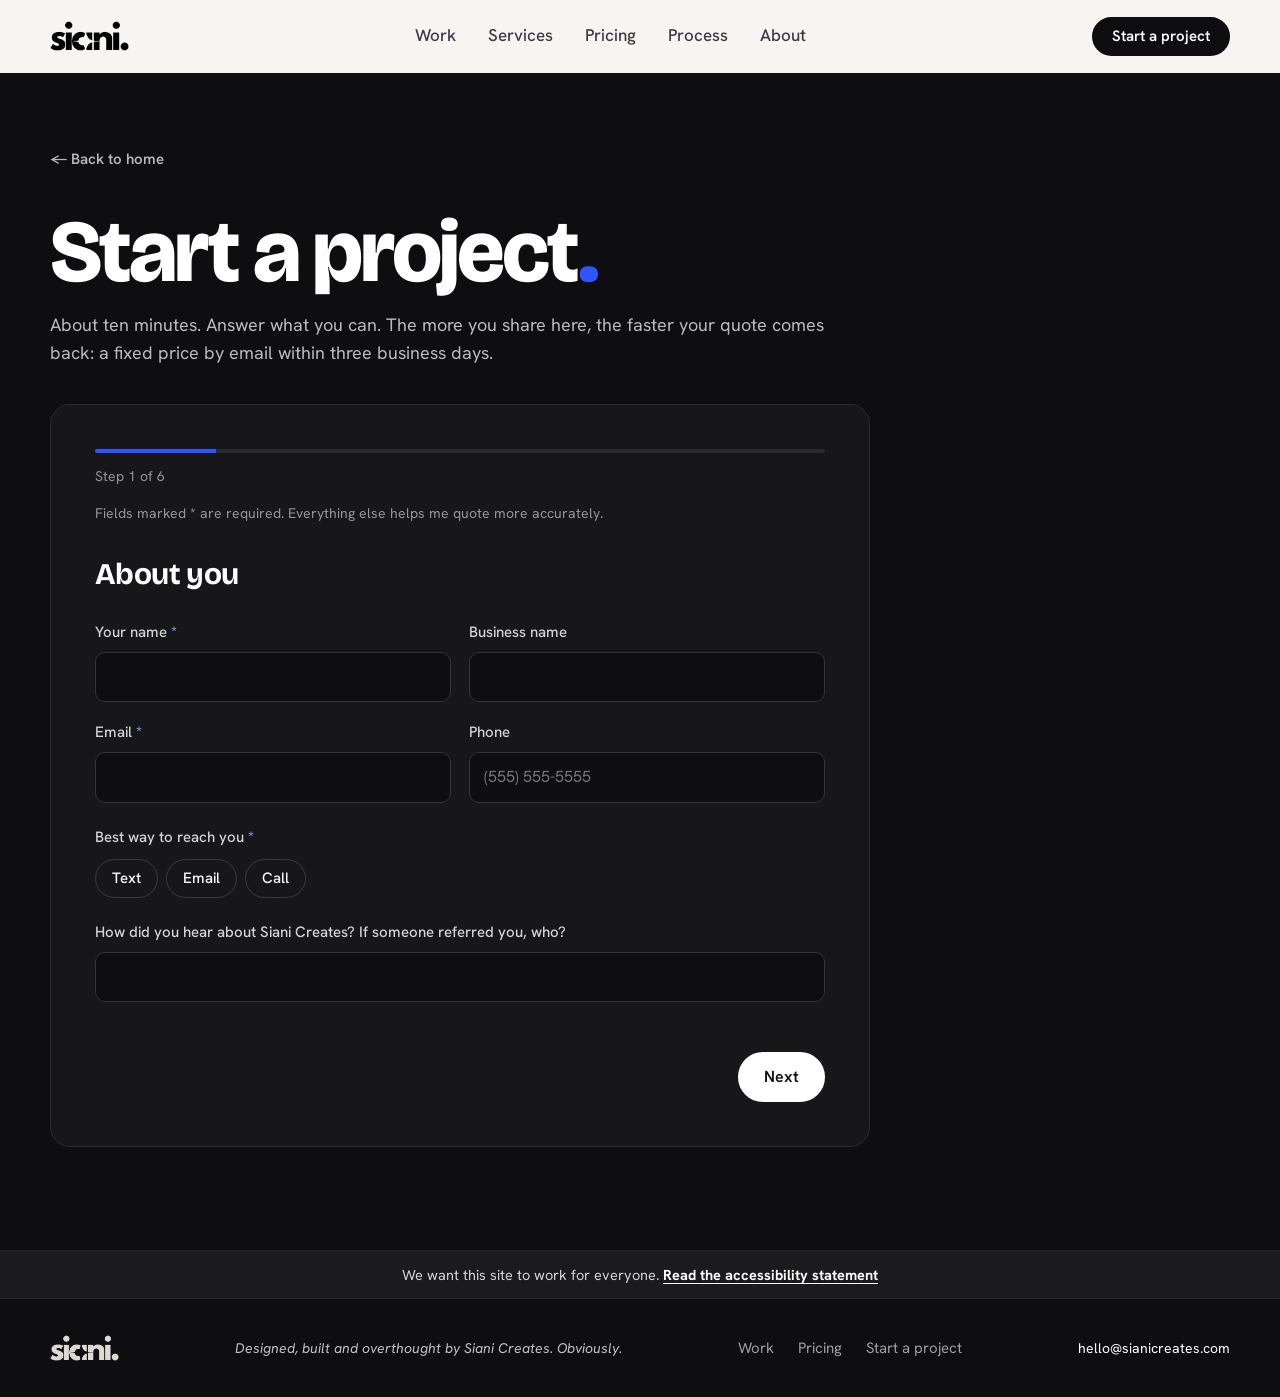
==== commit bbd155cb: "Add accessibility statement page and footer bar on every page Co-Authored-By: Claude Opus 5.5 <norep" ====
--- a/start/index.html
+++ b/start/index.html
@@ -22,7 +22,7 @@
 <link rel="preconnect" href="https://fonts.googleapis.com">
 <link rel="preconnect" href="https://fonts.gstatic.com" crossorigin>
 <link href="https://fonts.googleapis.com/css2?family=Bricolage+Grotesque:opsz,wght@12..96,500;12..96,700;12..96,800&family=Hanken+Grotesk:wght@400;500;600&display=swap" rel="stylesheet">
-<link rel="stylesheet" href="../styles.css?v=38522f6c">
+<link rel="stylesheet" href="../styles.css?v=a11y1118">
 </head>
 <body>
 <a class="skip" href="#main">Skip to content</a>
@@ -217,6 +217,7 @@
 </main>
 
 <footer class="foot">
+  <div class="foot__a11y"><p class="wrap">We want this site to work for everyone. <a href="../accessibility.html">Read the accessibility statement</a></p></div>
   <div class="wrap foot__in">
     <img src="../assets/img/siani-creates.png" alt="Siani Creates" width="80" height="30">
     <p class="foot__credit">Designed, built and overthought by Siani Creates. Obviously.</p>
@@ -225,6 +226,6 @@
   </div>
 </footer>
 
-<script src="../script.js?v=38522f6c"></script>
+<script src="../script.js?v=d6b72ee1"></script>
 </body>
 </html>
--- a/styles.css
+++ b/styles.css
@@ -59,7 +59,7 @@
 
 /* section heads */
 .sec-head{display:flex;justify-content:space-between;align-items:baseline;gap:24px;flex-wrap:wrap;margin-bottom:44px;padding-bottom:20px;border-bottom:1px solid var(--line)}
-.sec-head h2,.own h2,.about h2{font-family:var(--display);font-weight:800;font-size:clamp(36px,5vw,60px);line-height:1;letter-spacing:-.03em}
+.sec-head h2,.sec-head h1,.own h2,.about h2{font-family:var(--display);font-weight:800;font-size:clamp(36px,5vw,60px);line-height:1;letter-spacing:-.03em}
 .sec-head p{color:var(--mute);max-width:420px}
 .sec-head--light{border-bottom-color:rgba(255,255,255,.14)}
 .sec-head--light p{color:rgba(255,255,255,.65)}
@@ -102,8 +102,6 @@
 .svc__item:first-child{border-left:0}
 .svc__item--lead{background:var(--ink);color:#fff}
 .svc__item--lead p{color:rgba(255,255,255,.75)!important}
-.svc__item--lead .num{color:var(--blue);opacity:1}
-.num{font:700 14px/1 var(--display);color:var(--mute);letter-spacing:.04em}
 .svc h3{font-family:var(--display);font-weight:700;font-size:24px;letter-spacing:-.015em;margin:18px 0 10px}
 .svc p{color:var(--ink-2);font-size:16px}
 .svc__note{margin-top:22px;color:var(--mute);font-size:16px}
@@ -165,10 +163,13 @@
 @media (max-width:860px){.own__cols,.own__run{grid-template-columns:1fr}.own__run{gap:12px}}
 
 /* process */
+.svc__item--lead .num{color:var(--blue);opacity:1}
+.num{font:700 14px/1 var(--display);color:var(--mute);letter-spacing:.04em}
 .process{padding:clamp(64px,8vw,112px) 0}
 .steps{list-style:none;display:grid;grid-template-columns:repeat(6,1fr);gap:20px;counter-reset:s}
 .steps li{position:relative;padding-top:26px;border-top:2px solid var(--ink)}
-.steps li:nth-child(4){border-top-color:var(--blue)}
+.steps li:first-child{border-top-color:var(--blue)}
+.steps li:first-child span{color:var(--blue)}
 .steps span{font:700 14px/1 var(--display);color:var(--mute)}
 .steps h3{font-family:var(--display);font-weight:700;font-size:22px;margin:12px 0 8px;letter-spacing:-.01em}
 .steps p{font-size:15.5px;color:var(--ink-2)}
@@ -230,8 +231,11 @@
 .done p{color:rgba(255,255,255,.75);font-size:18px;max-width:560px}
 
 /* footer */
-.foot{background:var(--ink);color:rgba(255,255,255,.6);border-top:1px solid #222;padding:36px 0}
-.foot__in{display:flex;align-items:center;justify-content:space-between;gap:24px;flex-wrap:wrap}
+.foot{background:var(--ink);color:rgba(255,255,255,.6);border-top:1px solid #222}
+.foot__in{display:flex;align-items:center;justify-content:space-between;gap:24px;flex-wrap:wrap;padding-block:36px}
+.foot__a11y{background:#1A1A1F;border-bottom:1px solid #26262C;text-align:center;padding:12px 0;font-size:14.5px;color:rgba(255,255,255,.82)}
+.foot__a11y a{color:#fff;font-weight:700;text-decoration:underline;text-underline-offset:3px;white-space:nowrap}
+.foot__a11y a:hover{color:#B9C6FF}
 .foot img{height:26px;width:auto;opacity:.9}
 .foot__links{display:flex;gap:24px}
 .foot__links a{text-decoration:none;font-size:15px}
@@ -321,7 +325,10 @@
 .cs-phone__h2{margin-top:48px}
 .behind{list-style:none;counter-reset:b;display:flex;flex-direction:column;gap:18px;max-width:600px}
 .behind li{counter-increment:b;position:relative;padding-left:52px}
-.behind li::before{content:counter(b,decimal-leading-zero);position:absolute;left:0;top:2px;font:800 15px/1 var(--display);color:#fff;background:var(--ink);border-radius:999px;width:36px;height:36px;display:grid;place-items:center}
+.behind li::before{content:counter(b);position:absolute;left:0;top:0;font:800 15px/1 var(--display);color:#fff;background:var(--ink);border-radius:999px;width:36px;height:36px;display:grid;place-items:center;z-index:1}
+.behind li:first-child::before{background:var(--blue)}
+.behind li::after{content:"";position:absolute;left:17px;top:36px;bottom:-18px;width:2px;background:rgba(14,14,16,.14)}
+.behind li:last-child::after{display:none}
 .behind h3{font-family:var(--display);font-weight:700;font-size:19px;margin-bottom:4px}
 .behind p{font-size:16px !important}
 .cs-cta{background:var(--ink);color:#fff;padding:clamp(56px,7vw,96px) 0}
@@ -381,3 +388,90 @@
 
 @media (max-width:760px){.svc:focus-visible{outline:3px solid var(--blue);outline-offset:4px}}
 @media (prefers-reduced-motion:reduce){.svc{scroll-behavior:auto}}
+
+/* work: thumbnail rows on phones */
+@media (max-width:760px){
+  .work .cards{gap:10px}
+  .work .card,.work .card--wide{position:relative;display:grid;grid-template-columns:84px 1fr 18px;align-items:center;gap:16px;padding:14px 16px 14px 14px}
+  .work .card:hover{transform:none}
+  .work .card__shot,.work .card--wide .card__shot{order:0;padding:0;width:84px;height:84px;border-radius:14px;overflow:hidden;background:#E9E7E0}
+  .work .card__shot .bar{display:none}
+  .work .card__shot picture{display:block;width:100%;height:100%}
+  .work .card__shot img{width:100%;height:100%;aspect-ratio:1;object-fit:cover;object-position:center;border:0}
+  .work .card__shot{box-shadow:inset 0 0 0 1px rgba(14,14,16,.08)}
+  .work .card:hover .card__shot img{transform:none}
+  .work .card__body,.work .card--wide .card__body{padding:0;gap:3px}
+  .work .card__meta,.work .card .feats,.work .card .tags,.work .link--quiet{display:none}
+  .work .card h3{font-size:20px}
+  .work .card__lead{font-size:15px;font-weight:500;line-height:1.3}
+  .work .card__links{position:static;margin:0;padding:0;gap:0}
+  .work .soon{font-size:13px;margin-top:4px}
+  .work .card .link{position:static;font-size:0;border:0;padding:0}
+  .work .card .link:not(.link--quiet)::after{content:"";position:absolute;inset:0;border-radius:inherit}
+  .work .card::after{content:"\2192";grid-column:3;font-size:18px;color:var(--mute);justify-self:end}
+}
+
+/* work: featured three, see-all link, /work page filters */
+.btn--line{background:transparent;color:var(--ink);border-color:var(--ink)}
+.btn--line:hover{color:#fff}
+.work__more{display:flex;justify-content:center;margin-top:40px}
+.card .card__type{font-size:12px;font-weight:600;letter-spacing:.08em;text-transform:uppercase;color:var(--blue)!important}
+.work--all{padding-top:clamp(40px,6vw,72px)}
+.work--all .sec-head{margin-bottom:28px}
+.filters{display:flex;flex-wrap:wrap;gap:8px;margin-bottom:8px}
+.filters button{font:500 15px/1 var(--body);color:var(--ink);background:transparent;border:1px solid var(--line);border-radius:999px;padding:11px 16px;cursor:pointer;transition:background .15s,border-color .15s,color .15s}
+.filters button span{color:var(--mute);margin-left:4px}
+.filters button:hover{border-color:var(--ink)}
+.filters button[aria-pressed=true]{background:var(--ink);border-color:var(--ink);color:#fff}
+.filters button[aria-pressed=true] span{color:rgba(255,255,255,.6)}
+.filters__status{min-height:1px;margin-bottom:24px;font-size:14px;color:var(--mute)}
+.card[hidden]{display:none!important}
+@media (max-width:760px){
+  .work .card__type{display:none}
+  .work__more{margin-top:24px}
+  .work__more .btn{width:100%;justify-content:center}
+  .filters{flex-wrap:nowrap;overflow-x:auto;margin:0 -24px 8px;padding:0 24px 4px;scrollbar-width:none}
+  .filters::-webkit-scrollbar{display:none}
+  .filters button{flex:none}
+}
+
+/* phones: tighten the space between the hero and Work */
+@media (max-width:760px){
+  .hero{padding-bottom:40px}
+  .hero + .work{padding-top:40px}
+}
+
+/* process: vertical timeline on phones */
+@media (max-width:560px){
+  .process .sec-head{margin-bottom:32px}
+  .steps{grid-template-columns:1fr;gap:0}
+  .steps li,.steps li:first-child{border-top:0;padding:0 0 28px 54px}
+  .steps li:last-child{padding-bottom:0}
+  .steps span{position:absolute;left:0;top:0;width:36px;height:36px;border-radius:50%;border:2px solid var(--ink);display:grid;place-items:center;font-size:14px;color:var(--ink);background:var(--paper);z-index:1}
+  .steps li:first-child span{background:var(--blue);border-color:var(--blue);color:#fff}
+  .steps li::after{content:"";position:absolute;left:17px;top:36px;bottom:0;width:2px;background:var(--line)}
+  .steps li:last-child::after{display:none}
+  .steps h3{margin:5px 0 4px;font-size:21px}
+  .steps p{font-size:16px}
+}
+
+/* accessibility statement */
+.a11y{padding:clamp(56px,8vw,96px) 0 clamp(64px,9vw,112px)}
+.a11y__hero{max-width:780px;padding-bottom:36px;margin-bottom:44px;border-bottom:1px solid var(--line)}
+.a11y__kicker{font:700 12px/1 var(--display);letter-spacing:.12em;text-transform:uppercase;color:var(--blue-ink);margin-bottom:18px}
+.a11y__hero h1{font-family:var(--display);font-weight:800;font-size:clamp(40px,6.4vw,76px);line-height:1;letter-spacing:-.035em}
+.a11y__lede{font-size:19px;color:var(--ink-2);margin-top:22px;max-width:640px}
+.a11y__grid{display:grid;grid-template-columns:minmax(0,1.7fr) minmax(0,1fr);gap:clamp(32px,5vw,64px);align-items:start}
+@media (max-width:860px){.a11y__grid{grid-template-columns:1fr}}
+.a11y__body h2{font-family:var(--display);font-weight:800;font-size:clamp(24px,3vw,32px);letter-spacing:-.02em;margin:40px 0 12px}
+.a11y__body h2:first-child{margin-top:0}
+.a11y__body p{color:var(--ink-2);max-width:660px}
+.a11y__list{list-style:none;display:grid;gap:12px;max-width:660px}
+.a11y__list li{position:relative;padding-left:24px;color:var(--ink-2)}
+.a11y__list li::before{content:"";position:absolute;left:3px;top:.62em;width:8px;height:8px;border-radius:50%;background:var(--blue)}
+.a11y__reviewed{margin-top:40px;font-size:14px;color:var(--mute)!important}
+.a11y__panel{background:var(--ink);color:#fff;border-radius:18px;padding:28px;position:sticky;top:96px}
+.a11y__panel h2{font-family:var(--display);font-weight:800;font-size:26px;letter-spacing:-.02em;margin-bottom:10px}
+.a11y__panel p{color:rgba(255,255,255,.78);font-size:16px;margin-bottom:22px}
+.a11y__panel .btn{white-space:normal;text-align:center}
+@media (max-width:860px){.a11y__panel{position:static}}
